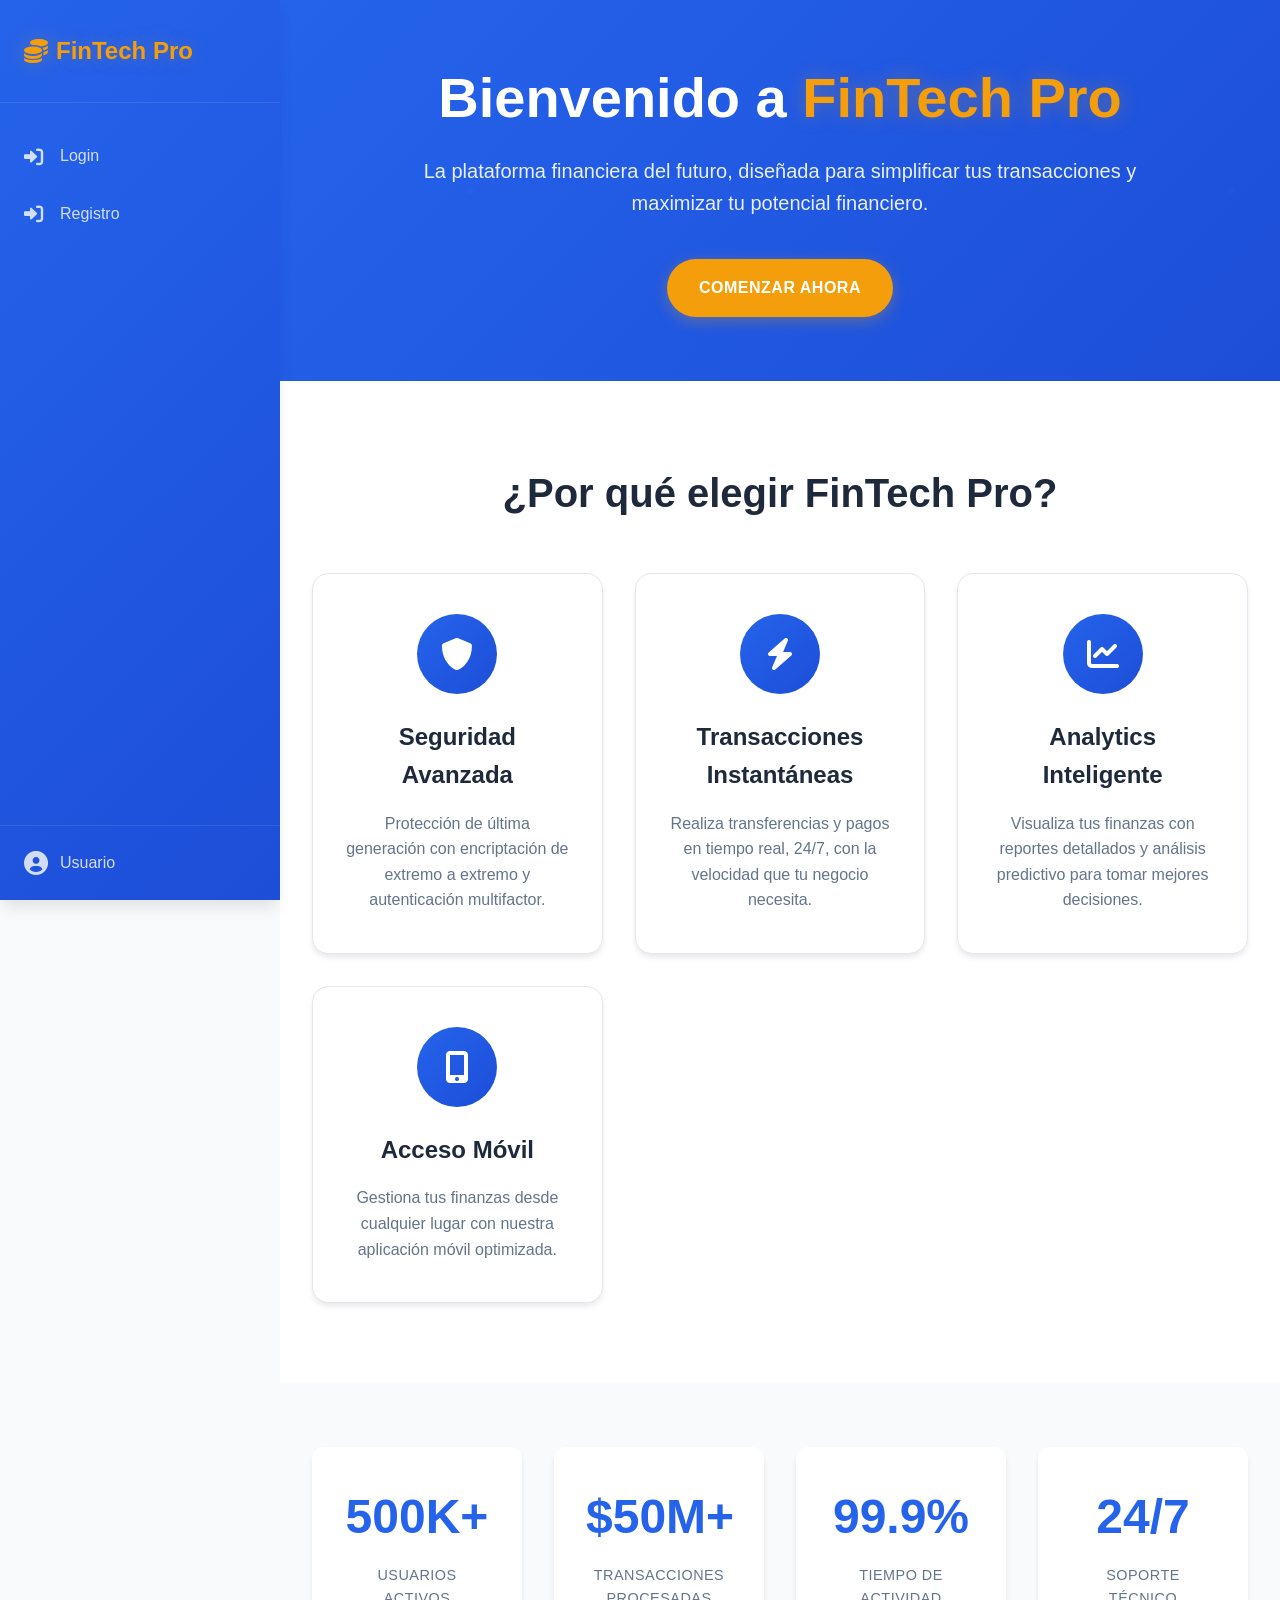
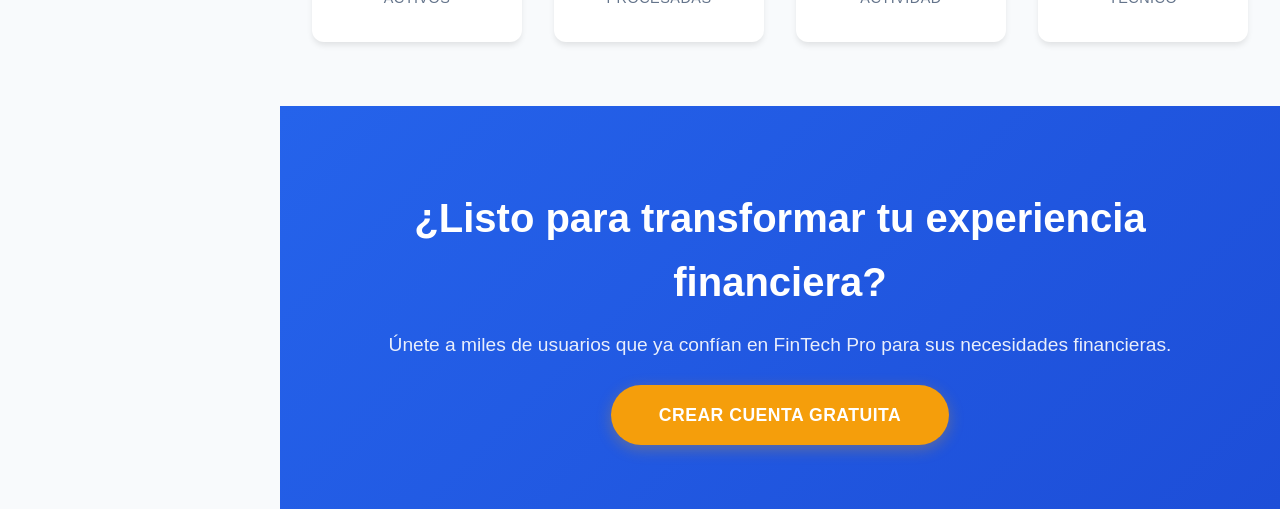
==== front-end/pages/home.html @ 12a88bd9 "Reorganized front-end" ====
<!DOCTYPE html>
<html lang="es">
<head>
    <meta charset="UTF-8">
    <meta name="viewport" content="width=device-width, initial-scale=1.0">
    <title>FinTech Pro - Inicio</title>
    <link rel="stylesheet" href="../styles/home.css" />
    
    <link href="https://cdnjs.cloudflare.com/ajax/libs/font-awesome/6.0.0/css/all.min.css" rel="stylesheet">
</head>
<body>
    <!-- Navbar Vertical -->
    <nav class="sidebar">
        <div class="sidebar-header">
            <a href="home.html" class="logo-link">
                <h2><i class="fas fa-coins"></i> FinTech Pro</h2>
            </a>
        </div>
        <ul class="nav-menu">
            <li class="nav-item">
                <a href="login.html" class="nav-link">
                    <i class="fas fa-sign-in-alt"></i>
                    <span>Login</span>
                </a>
                <a href="registro.html" class="nav-link">
                    <i class="fas fa-sign-in-alt"></i>
                    <span>Registro</span>
                </a>
            </li>
        </ul>
        <div class="sidebar-footer">
            <div class="user-info">
                <i class="fas fa-user-circle"></i>
                <span>Usuario</span>
            </div>
        </div>
    </nav>

    <!-- Contenido Principal -->
    <main class="main-content">
        <!-- Hero Section -->
        <section class="hero">
            <div class="hero-content">
                <h1>Bienvenido a <span class="brand">FinTech Pro</span></h1>
                <p class="hero-subtitle">La plataforma financiera del futuro, diseñada para simplificar tus transacciones y maximizar tu potencial financiero.</p>
                <div class="hero-buttons">
                    <a href="login.html" class="btn-primary">Comenzar Ahora</a>
                </div>
            </div>
        </section>

        <!-- Features Section -->
        <section class="features">
            <div class="container">
                <h2 class="section-title">¿Por qué elegir FinTech Pro?</h2>
                <div class="features-grid">
                    <div class="feature-card">
                        <div class="feature-icon">
                            <i class="fas fa-shield-alt"></i>
                        </div>
                        <h3>Seguridad Avanzada</h3>
                        <p>Protección de última generación con encriptación de extremo a extremo y autenticación multifactor.</p>
                    </div>
                    <div class="feature-card">
                        <div class="feature-icon">
                            <i class="fas fa-bolt"></i>
                        </div>
                        <h3>Transacciones Instantáneas</h3>
                        <p>Realiza transferencias y pagos en tiempo real, 24/7, con la velocidad que tu negocio necesita.</p>
                    </div>
                    <div class="feature-card">
                        <div class="feature-icon">
                            <i class="fas fa-chart-line"></i>
                        </div>
                        <h3>Analytics Inteligente</h3>
                        <p>Visualiza tus finanzas con reportes detallados y análisis predictivo para tomar mejores decisiones.</p>
                    </div>
                    <div class="feature-card">
                        <div class="feature-icon">
                            <i class="fas fa-mobile-alt"></i>
                        </div>
                        <h3>Acceso Móvil</h3>
                        <p>Gestiona tus finanzas desde cualquier lugar con nuestra aplicación móvil optimizada.</p>
                    </div>
                </div>
            </div>
        </section>

        <!-- Stats Section -->
        <section class="stats">
            <div class="container">
                <div class="stats-grid">
                    <div class="stat-item">
                        <div class="stat-number">500K+</div>
                        <div class="stat-label">Usuarios Activos</div>
                    </div>
                    <div class="stat-item">
                        <div class="stat-number">$50M+</div>
                        <div class="stat-label">Transacciones Procesadas</div>
                    </div>
                    <div class="stat-item">
                        <div class="stat-number">99.9%</div>
                        <div class="stat-label">Tiempo de Actividad</div>
                    </div>
                    <div class="stat-item">
                        <div class="stat-number">24/7</div>
                        <div class="stat-label">Soporte Técnico</div>
                    </div>
                </div>
            </div>
        </section>

        <!-- CTA Section -->
        <section class="cta">
            <div class="container">
                <div class="cta-content">
                    <h2>¿Listo para transformar tu experiencia financiera?</h2>
                    <p>Únete a miles de usuarios que ya confían en FinTech Pro para sus necesidades financieras.</p>
                    <a href="registro.html" class="btn-primary large">Crear Cuenta Gratuita</a>

                </div>
            </div>
        </section>
    </main>
</body>
</html>
---- front-end/styles/home.css ----
/* Reset y variables CSS */
* {
  margin: 0;
  padding: 0;
  box-sizing: border-box;
}

:root {
  --primary-color: #2563eb;
  --primary-dark: #1d4ed8;
  --secondary-color: #64748b;
  --accent-color: #f59e0b;
  --success-color: #10b981;
  --background-color: #f8fafc;
  --card-background: #ffffff;
  --text-primary: #1e293b;
  --text-secondary: #64748b;
  --border-color: #e2e8f0;
  --sidebar-width: 280px;
  --shadow: 0 4px 6px -1px rgba(0, 0, 0, 0.1);
  --shadow-lg: 0 10px 15px -3px rgba(0, 0, 0, 0.1);
}

body {
  font-family: 'Segoe UI', Tahoma, Geneva, Verdana, sans-serif;
  background-color: var(--background-color);
  color: var(--text-primary);
  line-height: 1.6;
  display: flex;
  min-height: 100vh;
}

/* Sidebar Navigation */
.sidebar {
  width: var(--sidebar-width);
  background: linear-gradient(135deg, var(--primary-color), var(--primary-dark));
  color: white;
  position: fixed;
  height: 100vh;
  left: 0;
  top: 0;
  display: flex;
  flex-direction: column;
  box-shadow: var(--shadow-lg);
  z-index: 1000;
}

.sidebar-header {
  padding: 2rem 1.5rem;
  border-bottom: 1px solid rgba(255, 255, 255, 0.1);
}

.sidebar-header h2 {
  font-size: 1.5rem;
  font-weight: 700;
  display: flex;
  align-items: center;
  gap: 0.5rem;
}

.sidebar-header i {
  color: var(--accent-color);
}

.nav-menu {
  flex: 1;
  list-style: none;
  padding: 1rem 0;
}

.nav-item {
  margin: 0.5rem 0;
}

.nav-link {
  display: flex;
  align-items: center;
  gap: 1rem;
  padding: 1rem 1.5rem;
  color: rgba(255, 255, 255, 0.8);
  text-decoration: none;
  transition: all 0.3s ease;
  border-radius: 0 25px 25px 0;
  margin-right: 1rem;
}

.nav-link:hover {
  background-color: rgba(255, 255, 255, 0.1);
  color: white;
  transform: translateX(5px);
}

.comenzar-btn-text{
  text-decoration: none;
}

.btn-primary {
  text-decoration: none;
}

.nav-item.active .nav-link {
  background-color: rgba(255, 255, 255, 0.2);
  color: white;
  font-weight: 600;
}

.nav-link i {
  font-size: 1.2rem;
  width: 20px;
}

.logo-link{
  text-decoration: none;
  color: var(--accent-color);
  text-shadow: 0 0 20px rgba(245, 158, 11, 0.3);
}

.sidebar-footer {
  padding: 1.5rem;
  border-top: 1px solid rgba(255, 255, 255, 0.1);
}

.user-info {
  display: flex;
  align-items: center;
  gap: 0.75rem;
  color: rgba(255, 255, 255, 0.8);
}

.user-info i {
  font-size: 1.5rem;
}

/* Main Content */
.main-content {
  margin-left: var(--sidebar-width);
  flex: 1;
  min-height: 100vh;
}

/* Hero Section */
.hero {
  background: linear-gradient(135deg, var(--primary-color), var(--primary-dark));
  color: white;
  padding: 4rem 2rem;
  text-align: center;
  position: relative;
  overflow: hidden;
}

.hero::before {
  content: '';
  position: absolute;
  top: 0;
  left: 0;
  right: 0;
  bottom: 0;
  background: url('data:image/svg+xml,<svg xmlns="http://www.w3.org/2000/svg" viewBox="0 0 100 100"><defs><pattern id="grain" width="100" height="100" patternUnits="userSpaceOnUse"><circle cx="50" cy="50" r="1" fill="%23ffffff" opacity="0.1"/></pattern></defs><rect width="100" height="100" fill="url(%23grain)"/></svg>');
  opacity: 0.1;
}

.hero-content {
  max-width: 800px;
  margin: 0 auto;
  position: relative;
  z-index: 1;
}

.hero h1 {
  font-size: 3.5rem;
  font-weight: 700;
  margin-bottom: 1.5rem;
  line-height: 1.2;
}

.hero .brand {
  color: var(--accent-color);
  text-shadow: 0 0 20px rgba(245, 158, 11, 0.3);
}

.hero-subtitle {
  font-size: 1.25rem;
  margin-bottom: 2.5rem;
  opacity: 0.9;
  line-height: 1.6;
}

.hero-buttons {
  display: flex;
  gap: 1rem;
  justify-content: center;
  flex-wrap: wrap;
}

/* Buttons */
.btn-primary, .btn-secondary {
  padding: 1rem 2rem;
  border: none;
  border-radius: 50px;
  font-weight: 600;
  font-size: 1rem;
  cursor: pointer;
  transition: all 0.3s ease;
  text-transform: uppercase;
  letter-spacing: 0.5px;
}

.btn-primary {
  background: var(--accent-color);
  color: white;
  box-shadow: 0 4px 15px rgba(245, 158, 11, 0.3);
}

.btn-primary:hover {
  background: #d97706;
  transform: translateY(-2px);
  box-shadow: 0 6px 20px rgba(245, 158, 11, 0.4);
}

.btn-secondary {
  background: transparent;
  color: white;
  border: 2px solid white;
}

.btn-secondary:hover {
  background: white;
  color: var(--primary-color);
  transform: translateY(-2px);
}

.btn-primary.large {
  padding: 1.25rem 3rem;
  font-size: 1.1rem;
}

/* Container */
.container {
  max-width: 1200px;
  margin: 0 auto;
  padding: 0 2rem;
}

/* Features Section */
.features {
  padding: 5rem 0;
  background: white;
}

.section-title {
  text-align: center;
  font-size: 2.5rem;
  font-weight: 700;
  margin-bottom: 3rem;
  color: var(--text-primary);
}

.features-grid {
  display: grid;
  grid-template-columns: repeat(auto-fit, minmax(280px, 1fr));
  gap: 2rem;
}

.feature-card {
  background: var(--card-background);
  padding: 2.5rem 2rem;
  border-radius: 16px;
  text-align: center;
  box-shadow: var(--shadow);
  border: 1px solid var(--border-color);
  transition: transform 0.3s ease, box-shadow 0.3s ease;
}

.feature-card:hover {
  transform: translateY(-5px);
  box-shadow: var(--shadow-lg);
}

.feature-icon {
  width: 80px;
  height: 80px;
  background: linear-gradient(135deg, var(--primary-color), var(--primary-dark));
  border-radius: 50%;
  display: flex;
  align-items: center;
  justify-content: center;
  margin: 0 auto 1.5rem;
}

.feature-icon i {
  font-size: 2rem;
  color: white;
}

.feature-card h3 {
  font-size: 1.5rem;
  font-weight: 600;
  margin-bottom: 1rem;
  color: var(--text-primary);
}

.feature-card p {
  color: var(--text-secondary);
  line-height: 1.6;
}

/* Stats Section */
.stats {
  padding: 4rem 0;
  background: var(--background-color);
}

.stats-grid {
  display: grid;
  grid-template-columns: repeat(auto-fit, minmax(200px, 1fr));
  gap: 2rem;
}

.stat-item {
  text-align: center;
  background: white;
  padding: 2rem;
  border-radius: 12px;
  box-shadow: var(--shadow);
}

.stat-number {
  font-size: 3rem;
  font-weight: 700;
  color: var(--primary-color);
  margin-bottom: 0.5rem;
}

.stat-label {
  color: var(--text-secondary);
  font-weight: 500;
  text-transform: uppercase;
  letter-spacing: 0.5px;
  font-size: 0.9rem;
}

/* CTA Section */
.cta {
  padding: 5rem 0;
  background: linear-gradient(135deg, var(--primary-color), var(--primary-dark));
  color: white;
  text-align: center;
}

.cta-content h2 {
  font-size: 2.5rem;
  font-weight: 700;
  margin-bottom: 1rem;
}

.cta-content p {
  font-size: 1.2rem;
  margin-bottom: 2.5rem;
  opacity: 0.9;
}

/* Responsive Design */
@media (max-width: 768px) {
  .sidebar {
    width: 100%;
    height: auto;
    position: relative;
  }
  
  .main-content {
    margin-left: 0;
  }
  
  .hero h1 {
    font-size: 2.5rem;
  }
  
  .hero-buttons {
    flex-direction: column;
    align-items: center;
  }
  
  .features-grid {
    grid-template-columns: 1fr;
  }
  
  .stats-grid {
    grid-template-columns: repeat(2, 1fr);
  }
  
  .section-title {
    font-size: 2rem;
  }
  
  .cta-content h2 {
    font-size: 2rem;
  }
}
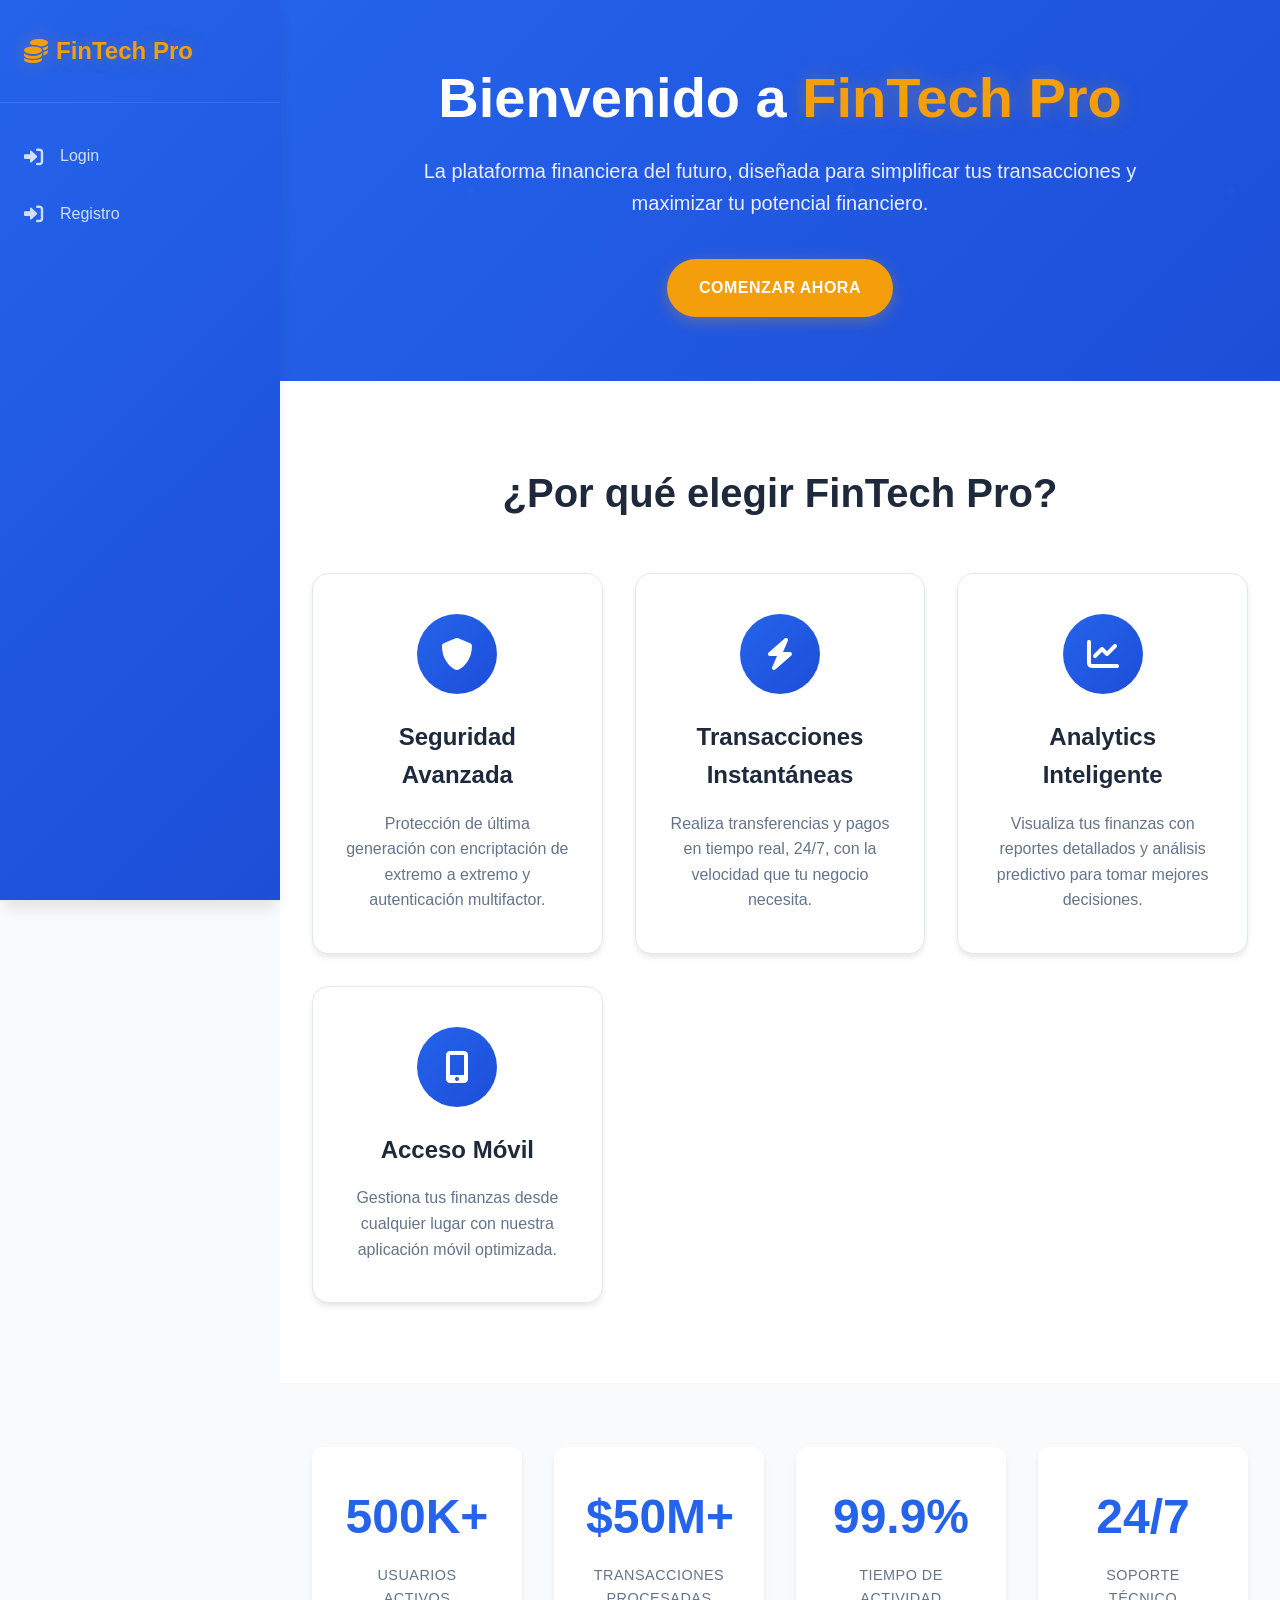
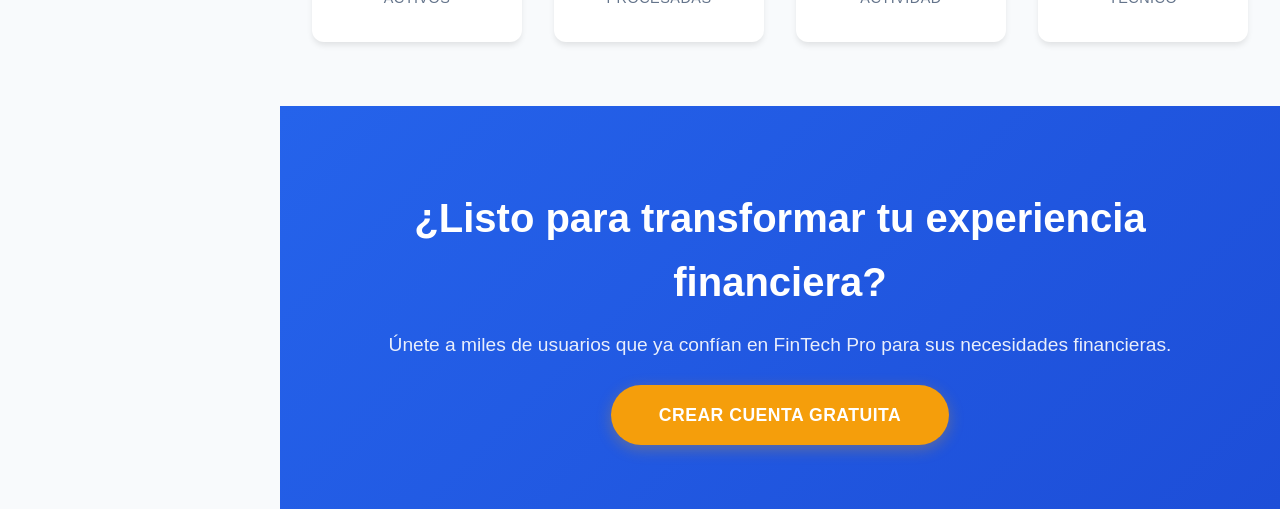
==== commit 1ef18c02: "Added navbar to all views" ====
--- a/front-end/pages/home.html
+++ b/front-end/pages/home.html
@@ -28,12 +28,6 @@
                 </a>
             </li>
         </ul>
-        <div class="sidebar-footer">
-            <div class="user-info">
-                <i class="fas fa-user-circle"></i>
-                <span>Usuario</span>
-            </div>
-        </div>
     </nav>
 
     <!-- Contenido Principal -->
